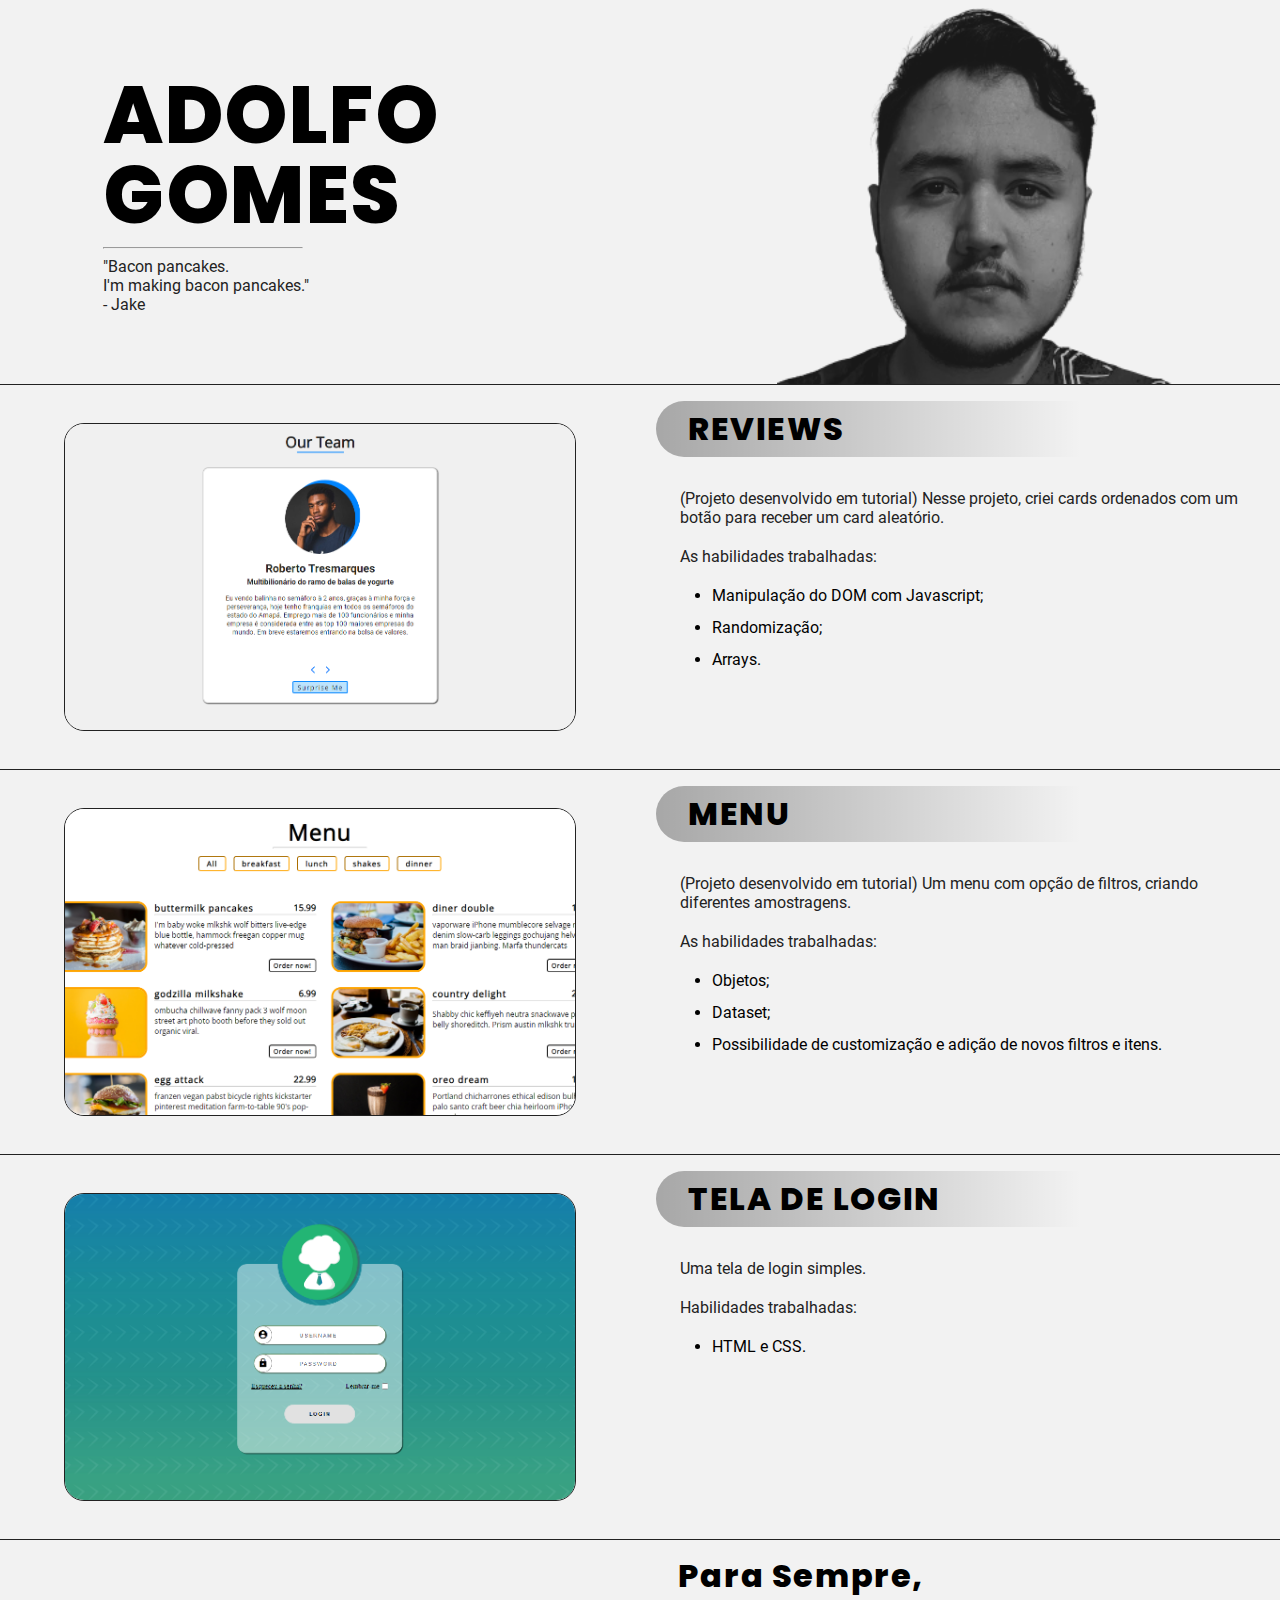
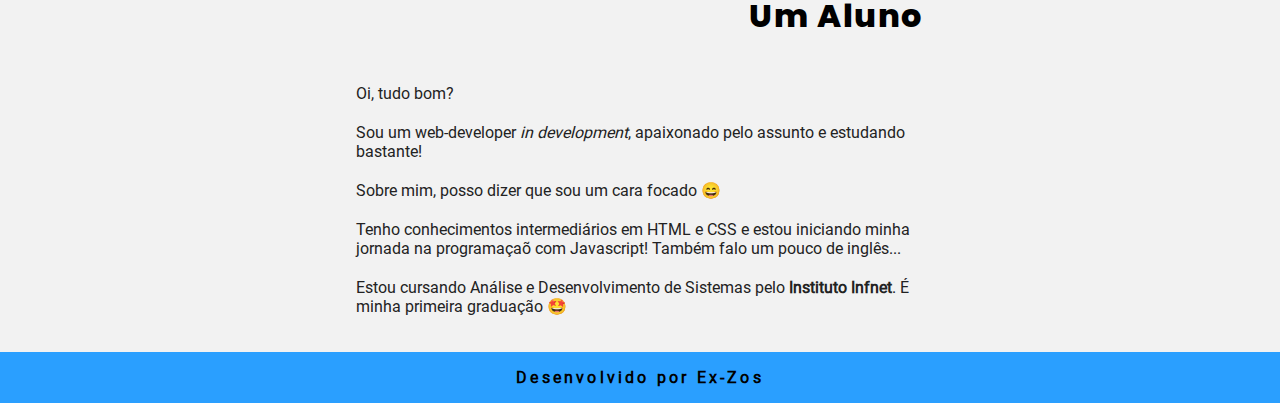
==== Portfolio/index.html @ b48a4845 "Initial commit" ====
<!DOCTYPE html>
<html lang="pt-br">
<head>
  <meta charset="UTF-8">
  <meta name="viewport" content="width=device-width, initial-scale=1.0">
  <link rel="stylesheet" href="style.css">
  <title>Adolfo Gomes</title>
  <script src="script.js" defer></script>
</head>
<body>
  <header>
    <div class="header-container">
      <div class="title">
        <h1>ADOLFO <span>GOMES</span></h1>
        <hr>
        <div id="fraseEfeito">
        </div>
      </div>
      <div class="img-box">
        <img src="midia/profilebw-cut.png" alt="My profile picture" title="A picture of me!">
      </div>
    </div>
  </header>
  <main>
    <section class="project-container">
      <article class="projects" id="project-01">
        <div class="img-box">
          <img src="midia/review-og.png" alt="Review project" title="Uma foto do meu projeto REVIEWS" class="preview">
        </div>
        <div class="description">
          <h2><a href="https://peacekeeps.github.io/coding/coding/freecode/js-basic-projects/03-reviews/myVersion/index.html" title="Visite o projeto REVIEWS" target="_blank">REVIEWS</a></h2>
          <div class="text-box">
            <p>(Projeto desenvolvido em tutorial) Nesse projeto, criei cards ordenados com um botão para receber um card aleatório.
            </p>
            <p>As habilidades trabalhadas:</p>
            <ul class="list">
              <li>Manipulação do DOM com Javascript;</li>
              <li>Randomização;</li>
              <li>Arrays.</li>
            </ul>
          </div>
        </div>
      </article>
      <article class="projects" id="project-02">
        <div class="img-box">
          <img src="midia/menu-og.png" alt="Menu project" title="Uma foto do meu projeto MENU" class="preview">
        </div>
        <div class="description">
          <h2><a href="https://peacekeeps.github.io/coding/coding/freecode/js-basic-projects/08-menu/myVersion/index.html" title="Visite o projeto MENU" target="_blank">MENU</a></h2>
          <div class="text-box">
            <p>(Projeto desenvolvido em tutorial) Um menu com opção de filtros, criando diferentes amostragens.
            </p>
            <p>As habilidades trabalhadas:</p>
            <ul class="list">
              <li>Objetos;</li>
              <li>Dataset;</li>
              <li>Possibilidade de customização e adição de novos filtros e itens.</li>
            </ul>
          </div>
        </div>
      </article>
      <article class="projects" id="project-03">
        <div class="img-box">
          <img src="midia/telalogin-og.png" alt="Página de login" title="Uma foto do meu projeto Tela de Login" class="preview">
        </div>
        <div class="description">
          <h2><a href="https://peacekeeps.github.io/brocoli/login/index.html" title="Visite o projeto TELA DE LOGIN" target="_blank">TELA DE LOGIN</a></h2>
          <div class="text-box">
            <p>Uma tela de login simples.
            </p>
            <p>Habilidades trabalhadas:</p>
            <ul>
              <li>HTML e CSS.</li>
            </ul>
          </div>
        </div>
      </article>
    </section>    
    <section class="about-container">
      <article id="about">
        <h2>Para sempre,<br>um aluno</h2>
        <div class="description">
          <p>Oi, tudo bom?</p>
          <p>Sou um web-developer <em>in development</em>, apaixonado pelo assunto e estudando bastante!</p>
          <p>Sobre mim, posso dizer que sou um cara focado &#x1F604	</p>
          <p>Tenho conhecimentos intermediários em HTML e CSS e estou iniciando minha jornada na programaçaõ com Javascript! Também falo um pouco de inglês...</p>
          <p>Estou cursando Análise e Desenvolvimento de Sistemas pelo <a href="https://www.infnet.edu.br/infnet/home/" title="Visite o site do Instituto Infnet" target="_blank">Instituto Infnet</a>. É minha primeira graduação &#x1F929</p>
        </div>
      </article>
    </section>
  </main>
  <footer>
    Desenvolvido por Ex-Zos
  </footer>
</body>
</html>
---- Portfolio/style.css ----
@charset "UTF-8";

/*
=============== 
Fonts
===============
*/

@font-face {
  font-family: 'Poppins';
  src: url(fonts/Poppins-ExtraBold.ttf);
}

@font-face {
  font-family: 'Roboto';
  src: url(fonts/roboto.ttf);
}

/*
=============== 
Variables
===============
*/

:root {
  --clr-black: #222;
  --clr-white: #f2f2f2;
  --ff-primary: "Roboto", sans-serif;
  --ff-secondary: "Poppins", sans-serif;
  --transition: all 0.3s;
  --spacing: 0.1rem;
  --radius: 0.25rem;
  --light-shadow: 0 5px 15px rgba(0, 0, 0, 0.1);
  --dark-shadow: 0 5px 15px rgba(0, 0, 0, 0.2);
  --max-width: 1170px;
  --fixed-width: 620px;
}

/*
=============== 
Global Styles
===============
*/

*,
::after,
::before {
  margin: 0;
  padding: 0;
  box-sizing: border-box;
}

html {
  font-family: var(--ff-primary);
  background-color: var(--clr-white);
}

/* body {
  font-size:calc(15px + 0.390625vw);
} */

img {
  width: 100%;
  object-fit: cover;
}

ul {
  margin-left: 2rem;
}

li {
  margin-bottom: .8rem;
}

a {
  text-decoration: none;
  color: inherit;
}
h1,
h2,
h3,
h4 {
  letter-spacing: var(--spacing);
  text-transform: capitalize;
  line-height: 1.25;
  margin-bottom: 0.75rem;
  font-family: var(--ff-secondary);
  transition: var(--transition);
}

h1 {
  font-size: 5rem;
  line-height: 5rem;
}
h2 {
  font-size: 2rem;
}
h3 {
  font-size: 1.25rem;
}
h4 {
  font-size: 0.875rem;
}
p {
  margin-bottom: 1.25rem;
  color: var(--clr-black);
}

/*
=============== 
Header
===============
*/

header {
  display: flex;
  justify-content: center;
  border-bottom: 1px solid var(--clr-black);
}

.header-container {
  display: flex;
  justify-content: space-between;
  align-items: center;
  flex-flow: row wrap;
  width: var(--max-width);
  padding: .5rem 3rem 0;
}

.title {
  width: 50%;
  min-width: 150px;
  max-width: 320px;
}

#fraseEfeito p{
  animation: .5s 1 linear fade-in;
}

.header-container .img-box {
  display: flex;
  justify-content: center;
  width: 50%;
  height: 100%;
  max-width: 400px;
}

.header-container .img-box img {
  min-width: 210px;
  transition: width .3s;
  user-select: none;
}

.title hr {
  width: 200px;
  margin: .5rem 0;
  transition: var(--transition);
}

#fraseEfeito {
  height: 60px;
}

.title span {
  display: block;
}

/*
=============== 
Projects
===============
*/

.projects {
  display: grid;
  grid-template-columns: 1fr 1fr;
  height: 385px;
  width: 100%;
  border-bottom: 1px solid var(--clr-black);
  justify-items: center;
}

.projects div {
  width: 100%;
}

.projects .img-box {
  display: flex;
  align-items: center;
  justify-content: center;
}

.projects .preview {
  height: 80%;
  width: 80%;
  border: 1px solid var(--clr-black);
  border-radius: 20px;
  transition: var(--transition);
}

.projects .description {
  height: 100%;
  padding: 1rem;
}

.projects .description h2 {
  display: block;
  margin-bottom: 2rem;
  padding: .5rem 0 .5rem 2rem;
  border-radius: 30px 0 0 30px;
  background-image: linear-gradient(to left, rgba(255, 255, 255, 0) 30%, rgba(0, 0, 0, 0.308));
  cursor: pointer;
}

.description h2:hover {
  background-color: var(--clr-black);
  color: var(--clr-white);
  letter-spacing: .2rem;
}
.projects .description .text-box {
  padding-left: 1.5rem;
  border: none;
}

/*
=============== 
About
===============
*/
#about {
  margin: auto;
  padding: 1rem;
  width: 60%;
  min-width: 300px;
  max-width: 600px;
}

#about h2 {
  text-align: right;
  margin-bottom: 3rem;
}

#about a {
  font-weight: bold;
  transition: var(--transition);
}

#about a:hover {
 color: rgb(121, 121, 121);
}

/*
=============== 
Footer
===============
*/

footer {
  text-align: center;
  letter-spacing: .2rem;
  font-weight: bold;
  background-color: #2a9fff;
  padding: 1rem;
}

@media screen and (max-width: 900px) {
  h1 {
    font-size: 4rem;
    line-height: 4rem;
  }
  h2 {
    font-size: 1.5rem;
  }
  h3 {
    font-size: 1rem;
  }
  h4 {
    font-size: .85rem;
  }
}

@media screen and (max-width: 680px) {
  h1 {
    font-size: 3rem;
    line-height: 3rem;
  }
  .projects .description h2 {
    display: block;
    padding: .5rem;
    background-image: linear-gradient(to left, rgba(255, 255, 255, 0) 20%, rgba(0, 0, 0, 0.267), rgba(255, 255, 255, 0) 80%);
    text-align: center;
    border-radius: 10px;
  }
  p {
    font-size: .9rem;
  }

  .title span {
    display: inline;
  }

  .projects {
    grid-template-columns: 1fr;
    grid-template-rows: 1fr 1fr;
    height: auto;
    padding: 1rem 0;
  }

  .projects .preview {
    height: 100%;
    width: 100%;
    border: none;
    border-radius: 0;
  }
}

@media screen and (max-width: 500px) {
  .header-container {
    flex-direction: column;
    gap: 1rem;
  }

  header .title {
    width: 100%;
    order: 1;
    text-align: center;
    padding-bottom: 1rem;
  }

  h1 {
    font-size: 2rem;
    line-height: 2rem;
    transition: none;
  }
  .projects .description h2 {
    display: inline-block;
    padding: .5rem 2rem;
    border-radius: 30px;
    background-image: none;
    background-color: rgba(94, 94, 94, 0.425);
  }
  h2 {
    font-size: 1.5rem;
  }
  h3 {
    font-size: 1rem;
  }
  h4 {
    font-size: .85rem;
  }

  p {
    font-size: 1rem;
  }


  .title span {
    display: inline;
  }

  .title hr {
    width: 100%;
  }

  .header-container .img-box {
    position: relative;
    width: 200px;
    height: 200px;
    border-radius: 50%;
    border: 2px inset rgba(0, 0, 0, 0.678);
    background-color: var(--clr-white);
    
  }

  .header-container img {
    border-radius: 50%;
    background-color: var(--clr-white);
    border: 1px inset black;
  }

  .header-container .img-box::before {
    content: "";
    position: absolute;
    width: 200px;
    height: 200px;
    top: -5px;
    left: 20px;
    border-radius: 50%;
    background-color: #11111169;
    z-index: -1;
    animation: .5s 1 linear fade-in forwards;
  }

  .projects .description h2:hover {
    background-color: var(--clr-black)
  }
}

@media screen and (max-width: 400px) {
  p {
    font-size: 18px;
  }
}

@keyframes fade-in {
  from {
    opacity: 0;
}
to {
    opacity: 1;
}
}
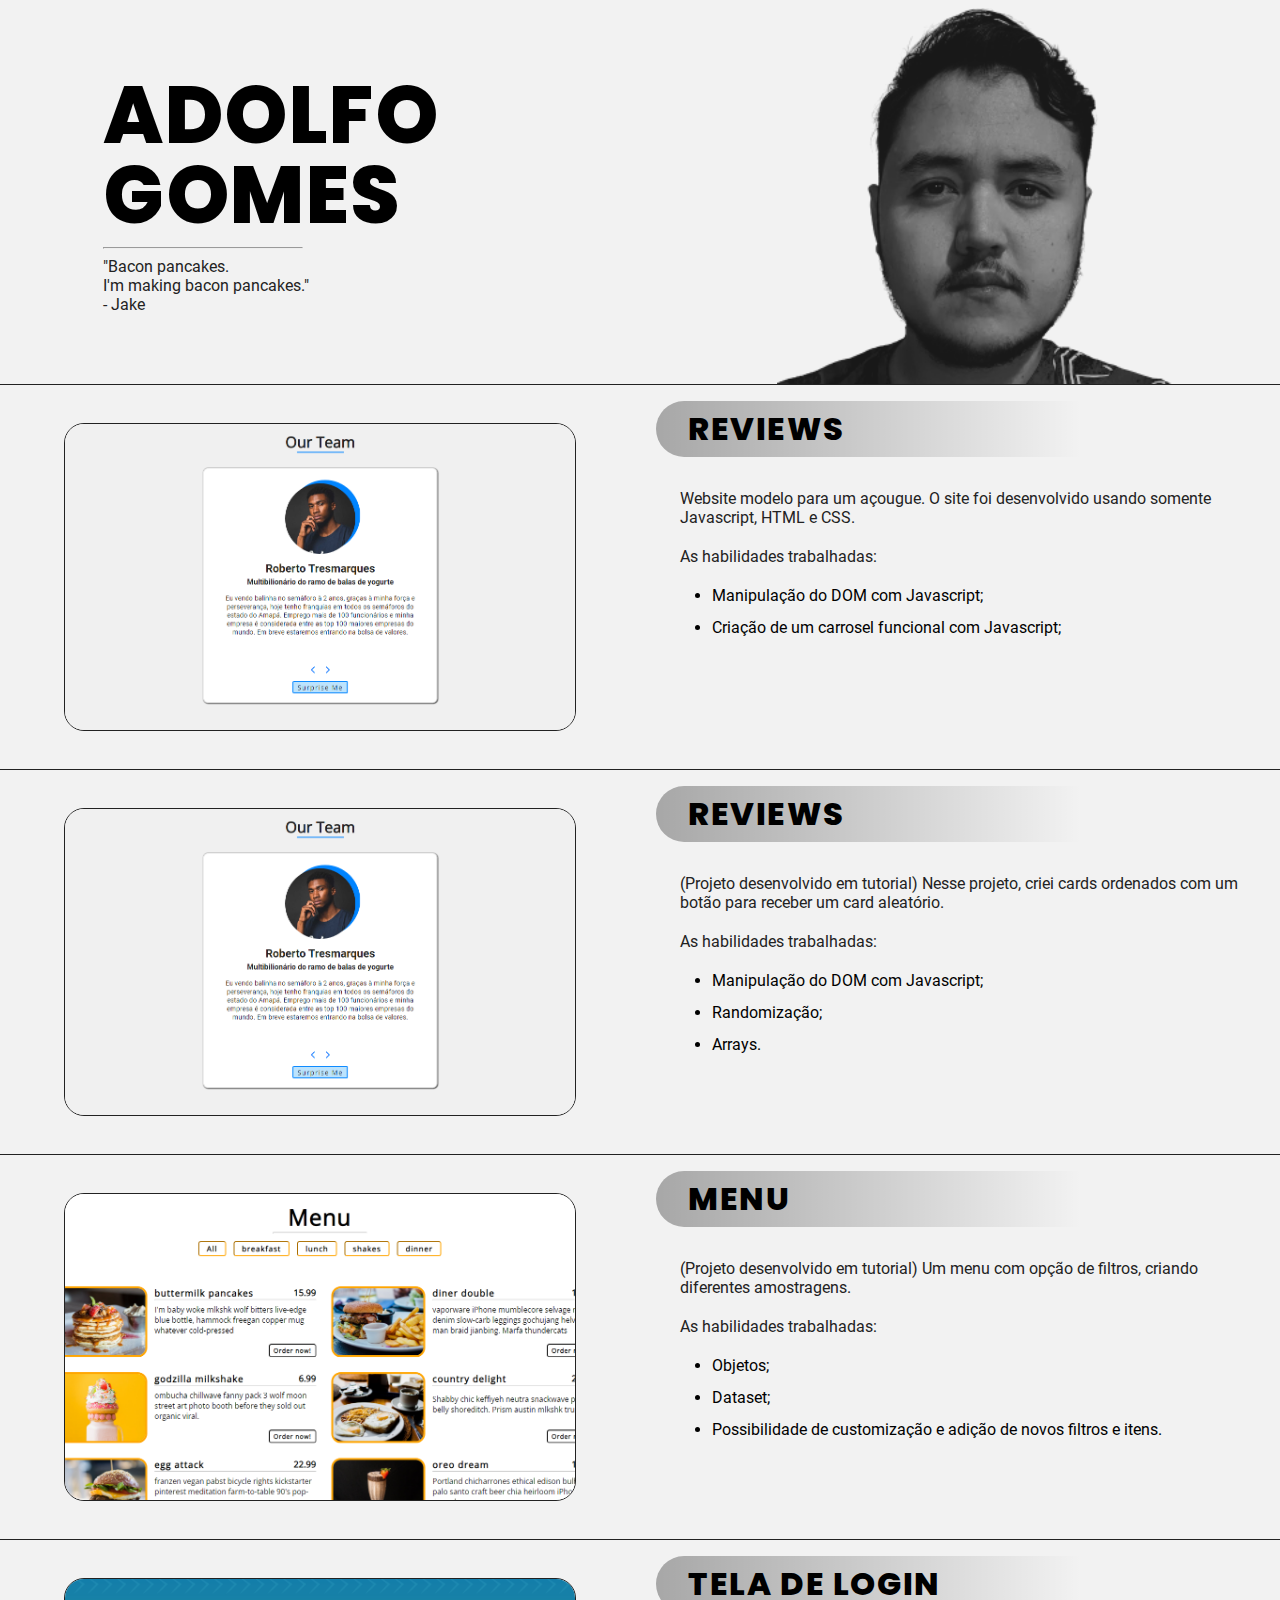
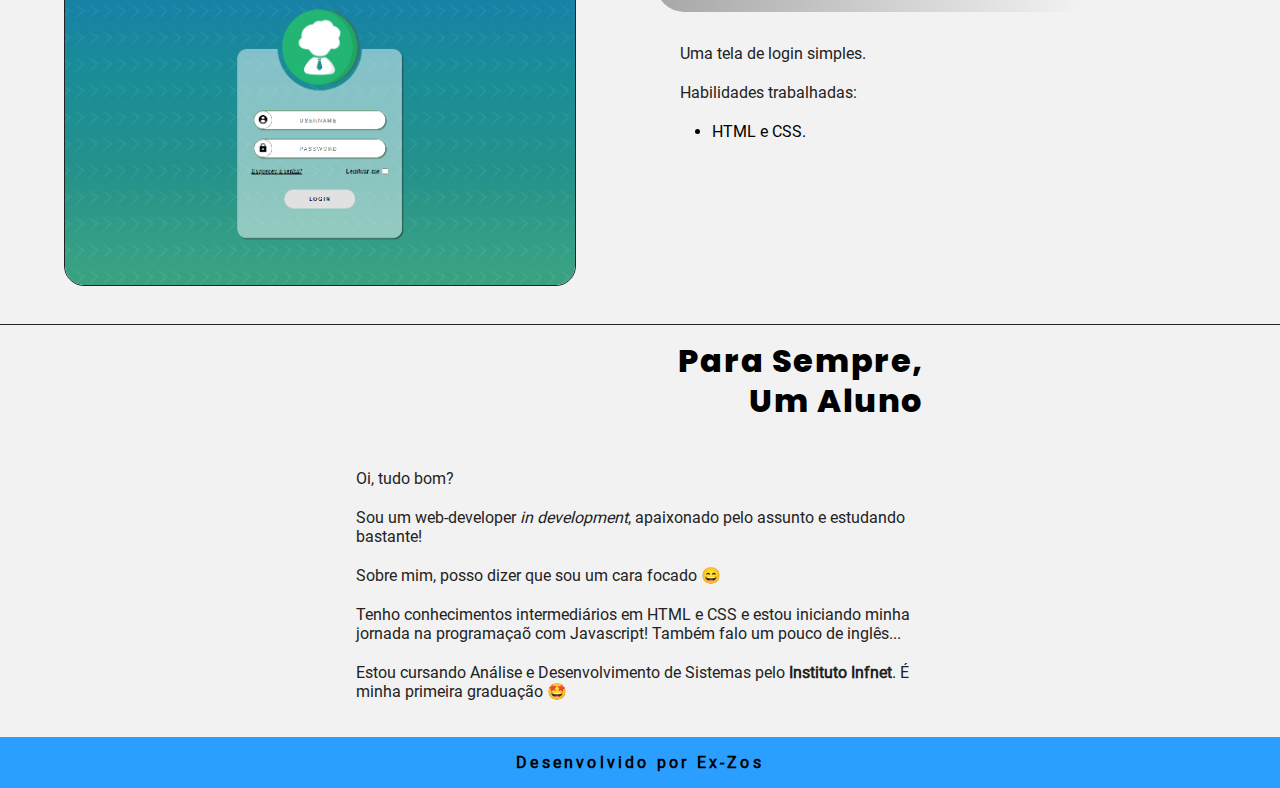
==== commit 1f099f50: "update portfolio" ====
--- a/Portfolio/index.html
+++ b/Portfolio/index.html
@@ -23,6 +23,26 @@
   </header>
   <main>
     <section class="project-container">
+
+      <article class="projects" id="delicias-da-carne">
+        <div class="img-box">
+          <img src="midia/review-og.png" alt="Review project" title="Uma foto do meu projeto REVIEWS" class="preview">
+        </div>
+        <div class="description">
+          <h2><a href="https://peacekeeps.github.io/coding/coding/freecode/js-basic-projects/03-reviews/myVersion/index.html" title="Visite o projeto REVIEWS" target="_blank">REVIEWS</a></h2>
+          <div class="text-box">
+            <p>
+              Website modelo para um açougue. O site foi desenvolvido usando somente Javascript, HTML e CSS.
+            </p>
+            <p>As habilidades trabalhadas:</p>
+            <ul class="list">
+              <li>Manipulação do DOM com Javascript;</li>
+              <li>Criação de um carrosel funcional com Javascript;</li>
+            </ul>
+          </div>
+        </div>
+      </article>
+
       <article class="projects" id="project-01">
         <div class="img-box">
           <img src="midia/review-og.png" alt="Review project" title="Uma foto do meu projeto REVIEWS" class="preview">
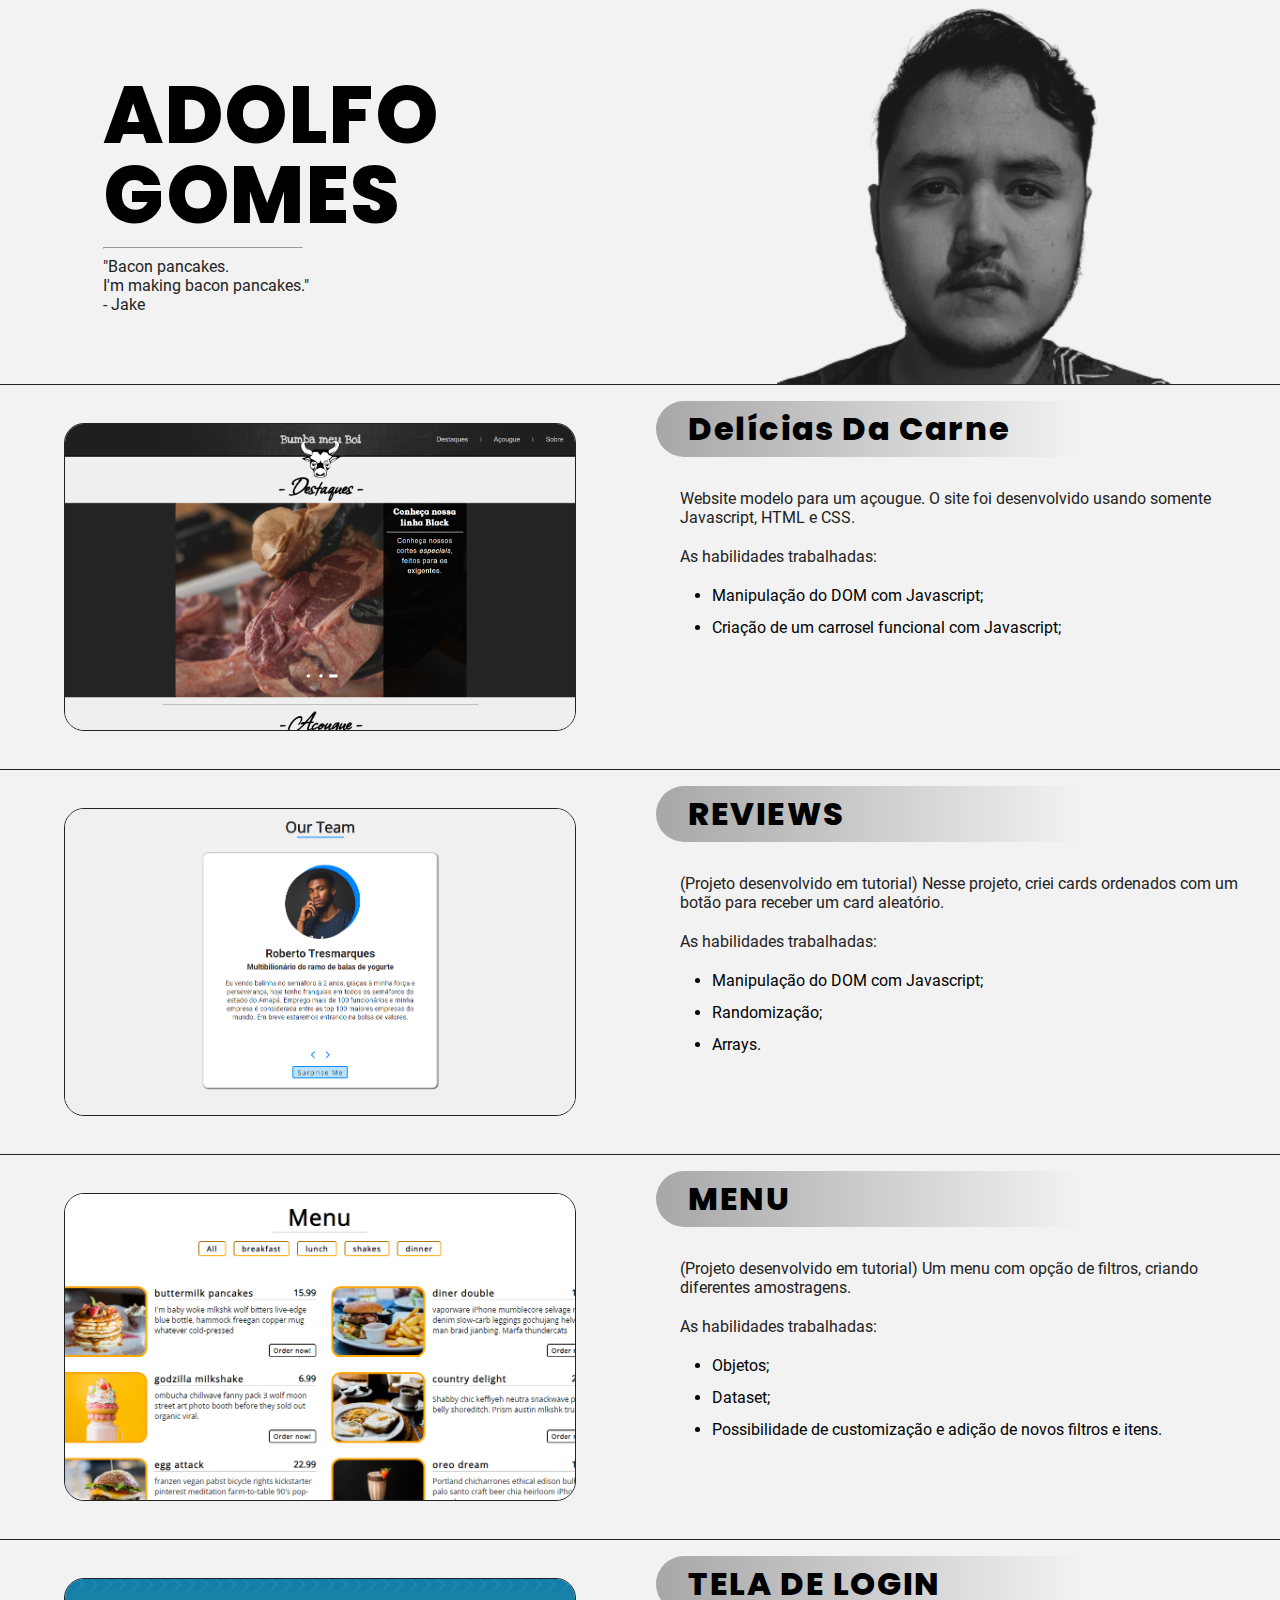
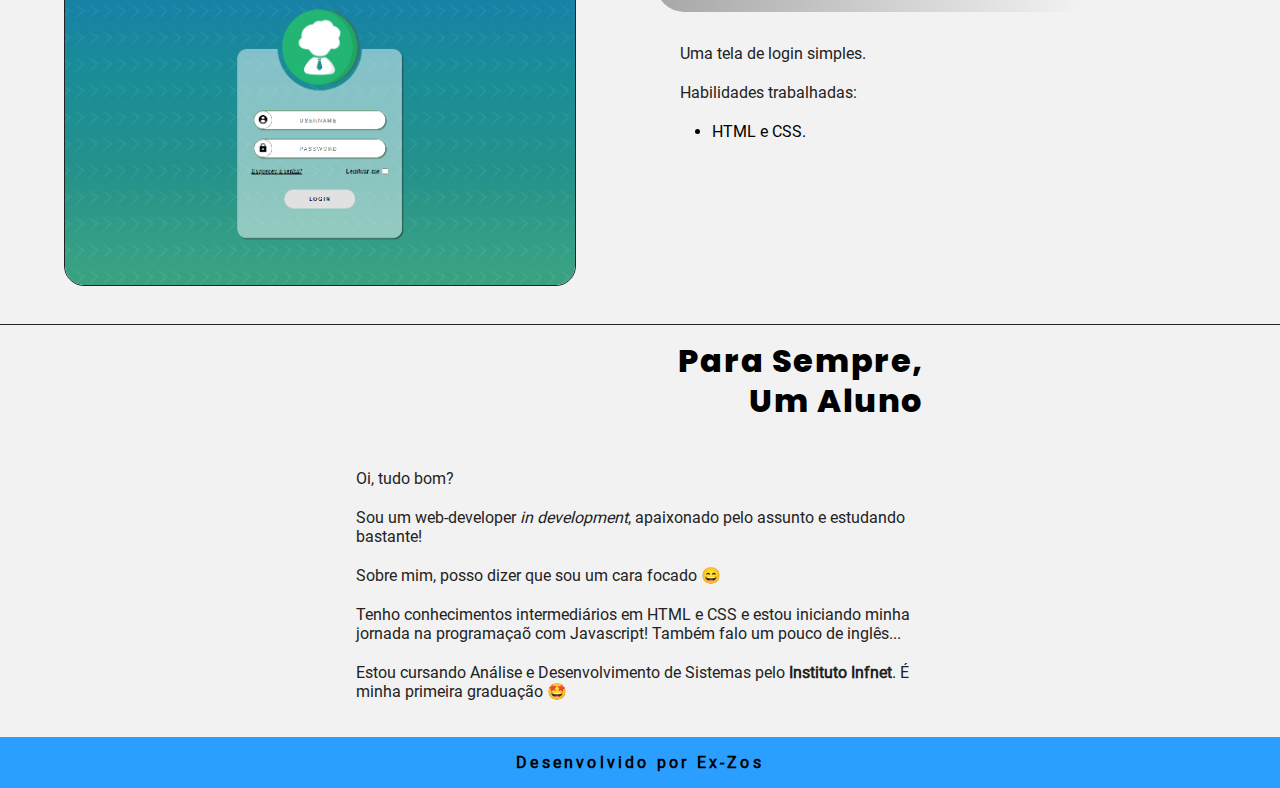
==== commit c53767ee: "update" ====
--- a/Portfolio/index.html
+++ b/Portfolio/index.html
@@ -26,10 +26,10 @@
 
       <article class="projects" id="delicias-da-carne">
         <div class="img-box">
-          <img src="midia/review-og.png" alt="Review project" title="Uma foto do meu projeto REVIEWS" class="preview">
+          <img src="midia/delicias_da_carne.png" alt="Projeto Delícias da Carne" title="Uma foto do meu projeto Delícias da Carne" class="preview">
         </div>
         <div class="description">
-          <h2><a href="https://peacekeeps.github.io/coding/coding/freecode/js-basic-projects/03-reviews/myVersion/index.html" title="Visite o projeto REVIEWS" target="_blank">REVIEWS</a></h2>
+          <h2><a href="https://starzlocker.github.io/Projetos/Del%C3%ADcias%20da%20Carne/index.html" title="Visite o projeto Delícias da Carne" target="_blank">Delícias da Carne</a></h2>
           <div class="text-box">
             <p>
               Website modelo para um açougue. O site foi desenvolvido usando somente Javascript, HTML e CSS.
